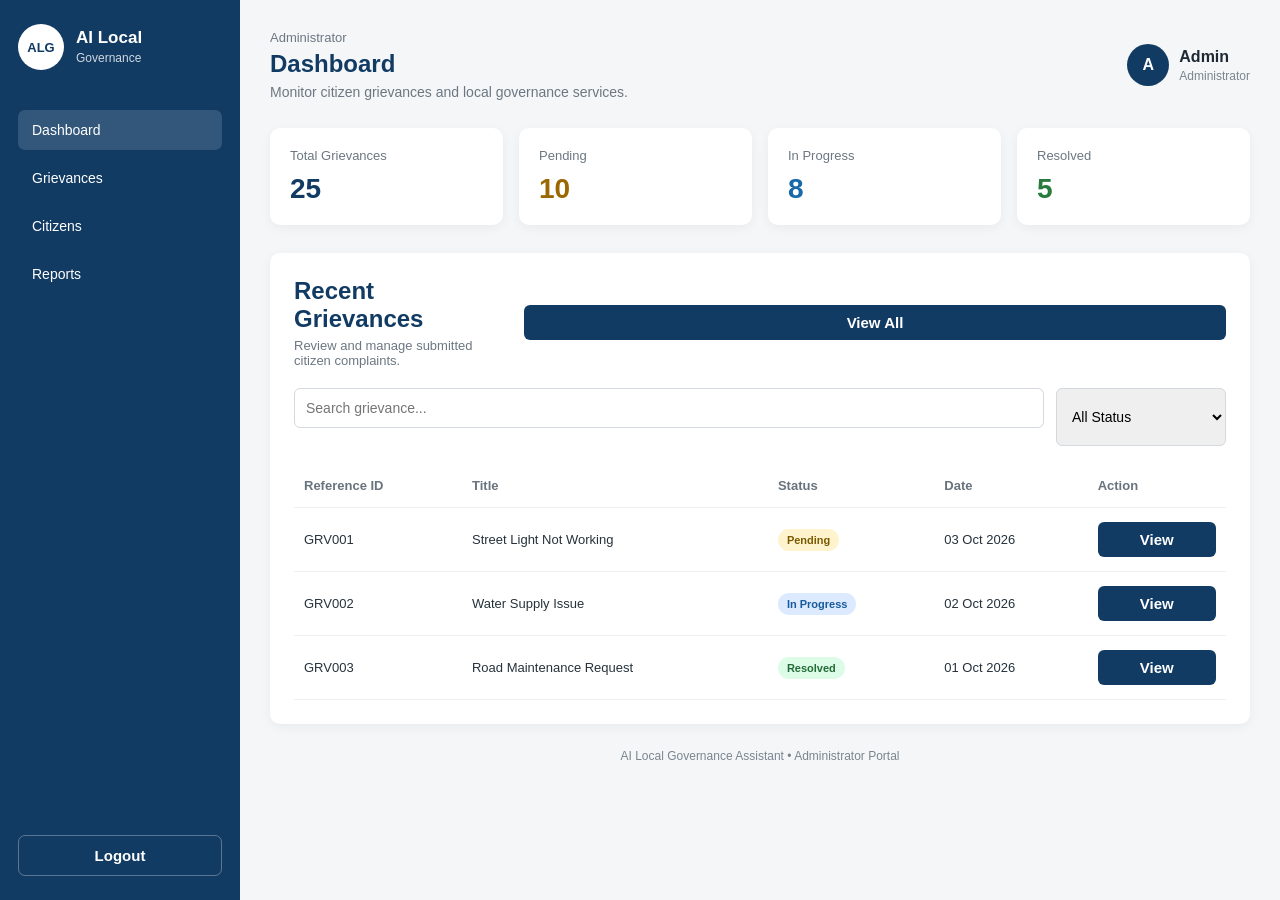
==== admin-panel/dashboard.html @ 7b7525ac "Add admin login and dashboard UI" ====
<!DOCTYPE html>
<html lang="en">
<head>
    <meta charset="UTF-8">
    <meta name="viewport" content="width=device-width, initial-scale=1.0">

    <title>Admin Dashboard - AI Local Governance</title>

    <link rel="stylesheet" href="style.css">
</head>

<body class="dashboard-body">

    <div class="dashboard-layout">

        <!-- Sidebar -->
        <aside class="sidebar">

            <div class="brand">
                <div class="logo-small">ALG</div>

                <div>
                    <h2>AI Local</h2>
                    <span>Governance</span>
                </div>
            </div>

            <nav class="sidebar-nav">

                <a href="#" class="active">
                    Dashboard
                </a>

                <a href="#">
                    Grievances
                </a>

                <a href="#">
                    Citizens
                </a>

                <a href="#">
                    Reports
                </a>

            </nav>

            <button class="logout-button">
                Logout
            </button>

        </aside>


        <!-- Main Content -->
        <main class="dashboard-main">

            <header class="dashboard-header">

                <div>
                    <p class="admin-label">Administrator</p>

                    <h1>Dashboard</h1>

                    <p class="dashboard-description">
                        Monitor citizen grievances and local governance services.
                    </p>
                </div>

                <div class="admin-profile">
                    <div class="admin-avatar">
                        A
                    </div>

                    <div>
                        <strong>Admin</strong>
                        <span>Administrator</span>
                    </div>
                </div>

            </header>


            <!-- Statistics -->
            <section class="stats-grid">

                <div class="stat-card">
                    <span>Total Grievances</span>
                    <strong>25</strong>
                </div>

                <div class="stat-card pending">
                    <span>Pending</span>
                    <strong>10</strong>
                </div>

                <div class="stat-card progress">
                    <span>In Progress</span>
                    <strong>8</strong>
                </div>

                <div class="stat-card resolved">
                    <span>Resolved</span>
                    <strong>5</strong>
                </div>

            </section>


            <!-- Grievance Section -->
            <section class="grievance-section">

                <div class="section-heading">

                    <div>
                        <h2>Recent Grievances</h2>

                        <p>
                            Review and manage submitted citizen complaints.
                        </p>
                    </div>

                    <button class="view-all-button">
                        View All
                    </button>

                </div>


                <!-- Search and Filter -->
                <div class="table-controls">

                    <input
                        type="text"
                        placeholder="Search grievance..."
                        class="search-box"
                    >

                    <select class="status-filter">

                        <option>All Status</option>
                        <option>Pending</option>
                        <option>In Progress</option>
                        <option>Resolved</option>
                        <option>Rejected</option>

                    </select>

                </div>


                <!-- Table -->
                <div class="table-wrapper">

                    <table>

                        <thead>

                            <tr>
                                <th>Reference ID</th>
                                <th>Title</th>
                                <th>Status</th>
                                <th>Date</th>
                                <th>Action</th>
                            </tr>

                        </thead>

                        <tbody>

                            <tr>

                                <td>GRV001</td>

                                <td>
                                    Street Light Not Working
                                </td>

                                <td>
                                    <span class="status-badge pending-badge">
                                        Pending
                                    </span>
                                </td>

                                <td>03 Oct 2026</td>

                                <td>
                                    <button class="action-button">
                                        View
                                    </button>
                                </td>

                            </tr>


                            <tr>

                                <td>GRV002</td>

                                <td>
                                    Water Supply Issue
                                </td>

                                <td>
                                    <span class="status-badge progress-badge">
                                        In Progress
                                    </span>
                                </td>

                                <td>02 Oct 2026</td>

                                <td>
                                    <button class="action-button">
                                        View
                                    </button>
                                </td>

                            </tr>


                            <tr>

                                <td>GRV003</td>

                                <td>
                                    Road Maintenance Request
                                </td>

                                <td>
                                    <span class="status-badge resolved-badge">
                                        Resolved
                                    </span>
                                </td>

                                <td>01 Oct 2026</td>

                                <td>
                                    <button class="action-button">
                                        View
                                    </button>
                                </td>

                            </tr>

                        </tbody>

                    </table>

                </div>

            </section>


            <footer class="dashboard-footer">
                AI Local Governance Assistant • Administrator Portal
            </footer>

        </main>

    </div>

</body>
</html>
---- admin-panel/style.css ----
* {
    box-sizing: border-box;
    margin: 0;
    padding: 0;
}

body {
    font-family: Arial, sans-serif;
    background: #f4f6f8;
    color: #1f2933;
}

.login-page {
    min-height: 100vh;
    display: flex;
    justify-content: center;
    align-items: center;
    padding: 20px;
}

.login-card {
    width: 100%;
    max-width: 430px;
    background: white;
    padding: 40px;
    border-radius: 14px;
    box-shadow: 0 8px 30px rgba(0, 0, 0, 0.08);
    text-align: center;
}

.logo-circle {
    width: 72px;
    height: 72px;
    margin: 0 auto 18px;
    border-radius: 50%;
    background: #123b64;
    color: white;

    display: flex;
    align-items: center;
    justify-content: center;

    font-size: 18px;
    font-weight: bold;
    letter-spacing: 1px;
}

h1 {
    font-size: 24px;
    margin-bottom: 6px;
    color: #123b64;
}

.admin-title {
    font-size: 17px;
    font-weight: bold;
    margin-bottom: 10px;
}

.description {
    font-size: 14px;
    line-height: 1.5;
    color: #68737d;
    margin-bottom: 28px;
}

form {
    text-align: left;
}

label {
    display: block;
    font-size: 14px;
    font-weight: bold;
    margin-bottom: 7px;
}

input {
    width: 100%;
    padding: 12px;
    margin-bottom: 18px;

    border: 1px solid #cfd6dc;
    border-radius: 7px;

    font-size: 14px;
}

input:focus {
    outline: none;
    border-color: #123b64;
}

button {
    width: 100%;
    padding: 13px;

    border: none;
    border-radius: 7px;

    background: #123b64;
    color: white;

    font-size: 15px;
    font-weight: bold;

    cursor: pointer;
}

button:hover {
    background: #0d2f50;
}

#message {
    text-align: center;
    margin-top: 14px;
    font-size: 14px;
}

.footer-text {
    margin-top: 28px;
    padding-top: 18px;
    border-top: 1px solid #e2e6e9;

    font-size: 12px;
    color: #7a858f;
}

@media (max-width: 480px) {

    .login-card {
        padding: 28px 22px;
    }

    h1 {
        font-size: 21px;
    }
}

/* ============================= */
/* ADMIN DASHBOARD */
/* ============================= */

.dashboard-body {
    background: #f4f6f8;
}

.dashboard-layout {
    min-height: 100vh;
    display: flex;
}

.sidebar {
    width: 240px;
    background: #123b64;
    color: white;
    padding: 24px 18px;

    display: flex;
    flex-direction: column;
}

.brand {
    display: flex;
    align-items: center;
    gap: 12px;
    margin-bottom: 40px;
}

.logo-small {
    width: 46px;
    height: 46px;
    border-radius: 50%;
    background: white;
    color: #123b64;

    display: flex;
    align-items: center;
    justify-content: center;

    font-size: 13px;
    font-weight: bold;
}

.brand h2 {
    font-size: 17px;
}

.brand span {
    font-size: 12px;
    opacity: 0.8;
}

.sidebar-nav {
    display: flex;
    flex-direction: column;
    gap: 8px;
}

.sidebar-nav a {
    text-decoration: none;
    color: white;
    padding: 12px 14px;
    border-radius: 7px;
    font-size: 14px;
}

.sidebar-nav a:hover,
.sidebar-nav a.active {
    background: rgba(255, 255, 255, 0.14);
}

.logout-button {
    margin-top: auto;
    border: 1px solid rgba(255, 255, 255, 0.3);
    background: transparent;
    color: white;
    padding: 11px;
    border-radius: 7px;
    cursor: pointer;
}

.dashboard-main {
    flex: 1;
    padding: 30px;
    overflow-x: auto;
}

.dashboard-header {
    display: flex;
    justify-content: space-between;
    align-items: center;
    gap: 20px;
    margin-bottom: 28px;
}

.admin-label {
    color: #6c7782;
    font-size: 13px;
    margin-bottom: 5px;
}

.dashboard-header h1 {
    color: #123b64;
    margin-bottom: 6px;
}

.dashboard-description {
    color: #6c7782;
    font-size: 14px;
}

.admin-profile {
    display: flex;
    align-items: center;
    gap: 10px;
}

.admin-avatar {
    width: 42px;
    height: 42px;
    border-radius: 50%;
    background: #123b64;
    color: white;

    display: flex;
    align-items: center;
    justify-content: center;

    font-weight: bold;
}

.admin-profile span {
    display: block;
    color: #7a858f;
    font-size: 12px;
    margin-top: 3px;
}

.stats-grid {
    display: grid;
    grid-template-columns: repeat(4, 1fr);
    gap: 16px;
    margin-bottom: 28px;
}

.stat-card {
    background: white;
    padding: 20px;
    border-radius: 10px;
    box-shadow: 0 3px 12px rgba(0, 0, 0, 0.05);
}

.stat-card span {
    display: block;
    color: #6c7782;
    font-size: 13px;
    margin-bottom: 10px;
}

.stat-card strong {
    color: #123b64;
    font-size: 28px;
}

.stat-card.pending strong {
    color: #9a6700;
}

.stat-card.progress strong {
    color: #1769aa;
}

.stat-card.resolved strong {
    color: #287a3d;
}

.grievance-section {
    background: white;
    padding: 24px;
    border-radius: 10px;
    box-shadow: 0 3px 12px rgba(0, 0, 0, 0.05);
}

.section-heading {
    display: flex;
    justify-content: space-between;
    align-items: center;
    gap: 15px;
    margin-bottom: 20px;
}

.section-heading h2 {
    color: #123b64;
    margin-bottom: 5px;
}

.section-heading p {
    color: #6c7782;
    font-size: 13px;
}

.view-all-button,
.action-button {
    border: none;
    background: #123b64;
    color: white;
    padding: 9px 14px;
    border-radius: 6px;
    cursor: pointer;
}

.table-controls {
    display: flex;
    gap: 12px;
    margin-bottom: 18px;
}

.search-box,
.status-filter {
    padding: 11px;
    border: 1px solid #d3d9de;
    border-radius: 6px;
    font-size: 14px;
}

.search-box {
    flex: 1;
}

.status-filter {
    width: 170px;
}

.table-wrapper {
    overflow-x: auto;
}

table {
    width: 100%;
    border-collapse: collapse;
}

th,
td {
    text-align: left;
    padding: 14px 10px;
    border-bottom: 1px solid #edf0f2;
    font-size: 13px;
}

th {
    color: #68737d;
    font-weight: bold;
}

td {
    color: #26323c;
}

.status-badge {
    display: inline-block;
    padding: 5px 9px;
    border-radius: 20px;
    font-size: 11px;
    font-weight: bold;
}

.pending-badge {
    background: #fff3cd;
    color: #7a5a00;
}

.progress-badge {
    background: #dbeafe;
    color: #185a9d;
}

.resolved-badge {
    background: #dcfce7;
    color: #236b37;
}

.dashboard-footer {
    text-align: center;
    color: #7a858f;
    font-size: 12px;
    padding: 25px;
}


@media (max-width: 900px) {

    .sidebar {
        width: 200px;
    }

    .stats-grid {
        grid-template-columns: repeat(2, 1fr);
    }
}


@media (max-width: 650px) {

    .dashboard-layout {
        display: block;
    }

    .sidebar {
        width: 100%;
    }

    .sidebar-nav {
        flex-direction: row;
        flex-wrap: wrap;
    }

    .dashboard-main {
        padding: 18px;
    }

    .dashboard-header {
        align-items: flex-start;
        flex-direction: column;
    }

    .stats-grid {
        grid-template-columns: 1fr;
    }

    .table-controls {
        flex-direction: column;
    }

    .status-filter {
        width: 100%;
    }
}
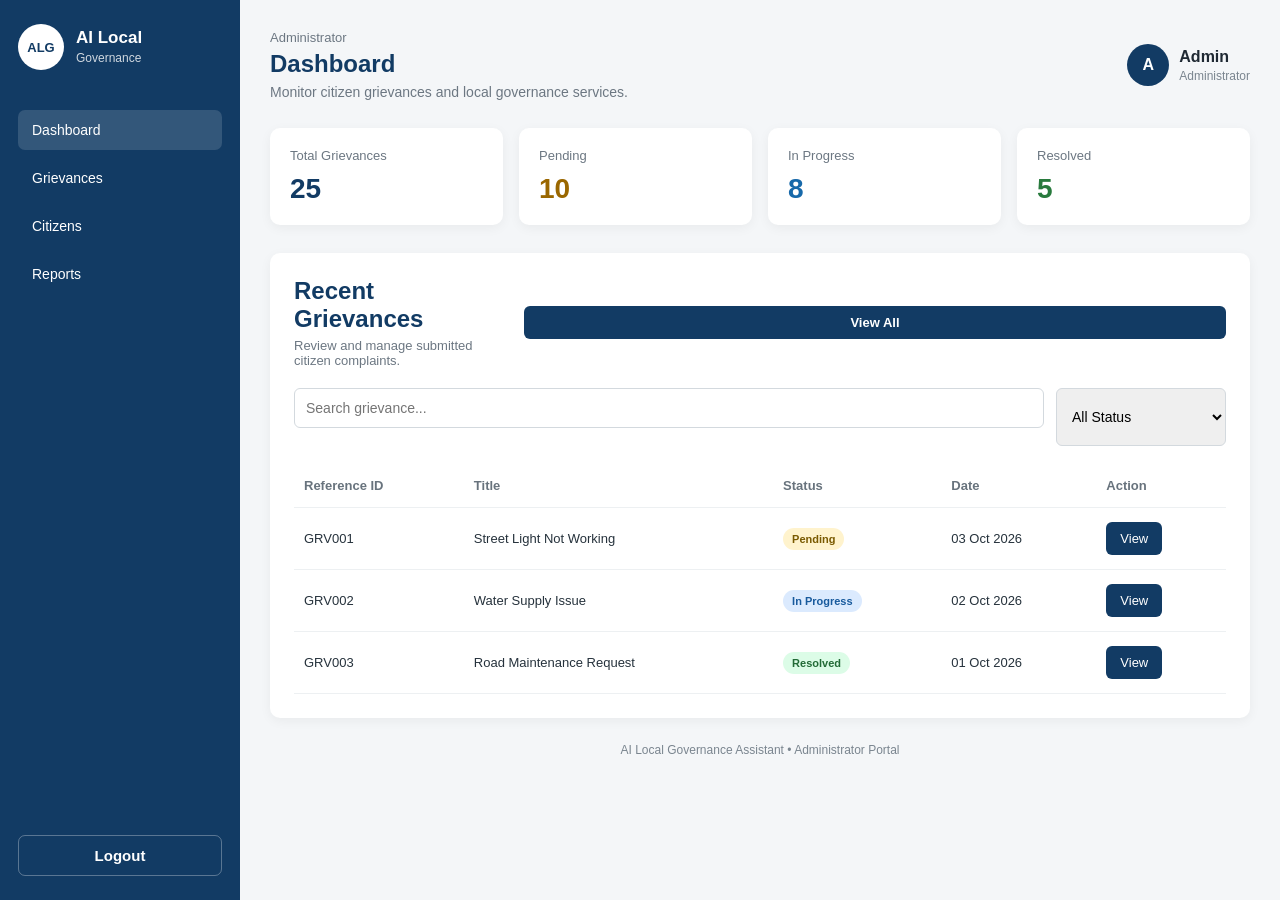
==== commit 044a205e: "Connect dashboard grievance view" ====
--- a/admin-panel/dashboard.html
+++ b/admin-panel/dashboard.html
@@ -185,9 +185,9 @@
                                 <td>03 Oct 2026</td>
 
                                 <td>
-                                    <button class="action-button">
-                                        View
-                                    </button>
+                                    <a href="grievance.html" class="action-button">
+                                    View
+                                    </a>                                
                                 </td>
 
                             </tr>
@@ -210,9 +210,9 @@
                                 <td>02 Oct 2026</td>
 
                                 <td>
-                                    <button class="action-button">
-                                        View
-                                    </button>
+                                    <a href="grievance.html" class="action-button">
+                                    View
+                                    </a>
                                 </td>
 
                             </tr>
@@ -235,9 +235,9 @@
                                 <td>01 Oct 2026</td>
 
                                 <td>
-                                    <button class="action-button">
-                                        View
-                                    </button>
+                                    <a href="grievance.html" class="action-button">
+                                     View
+                                    </a>                                
                                 </td>
 
                             </tr>
--- a/admin-panel/style.css
+++ b/admin-panel/style.css
@@ -342,12 +342,15 @@
 
 .view-all-button,
 .action-button {
+    display: inline-block;
+    text-decoration: none;
     border: none;
     background: #123b64;
     color: white;
     padding: 9px 14px;
     border-radius: 6px;
     cursor: pointer;
+    font-size: 13px;
 }
 
 .table-controls {
@@ -476,4 +479,143 @@
     .status-filter {
         width: 100%;
     }
+}
+
+/* ============================= */
+/* GRIEVANCE DETAILS */
+/* ============================= */
+
+.details-page {
+    max-width: 1000px;
+    margin: 0 auto;
+    padding: 35px;
+}
+
+.details-header {
+    display: flex;
+    justify-content: space-between;
+    align-items: center;
+    gap: 20px;
+    margin-bottom: 25px;
+}
+
+.back-button {
+    text-decoration: none;
+    color: white;
+    background: #123b64;
+    padding: 10px 15px;
+    border-radius: 7px;
+    font-size: 13px;
+}
+
+.details-card {
+    background: white;
+    border-radius: 12px;
+    padding: 28px;
+    box-shadow: 0 3px 12px rgba(0, 0, 0, 0.05);
+}
+
+.details-top {
+    display: flex;
+    justify-content: space-between;
+    align-items: center;
+    padding-bottom: 22px;
+    border-bottom: 1px solid #edf0f2;
+}
+
+.details-top h2 {
+    color: #123b64;
+    font-size: 22px;
+}
+
+.detail-section {
+    padding: 22px 0;
+    border-bottom: 1px solid #edf0f2;
+}
+
+.detail-label {
+    color: #6c7782;
+    font-size: 12px;
+    font-weight: bold;
+    margin-bottom: 8px;
+    text-transform: uppercase;
+    letter-spacing: 0.4px;
+}
+
+.detail-section h3 {
+    color: #26323c;
+    font-size: 20px;
+}
+
+.detail-text {
+    color: #4d5963;
+    font-size: 14px;
+    line-height: 1.7;
+}
+
+.detail-grid {
+    display: grid;
+    grid-template-columns: 1fr 1fr;
+    gap: 25px;
+    padding: 22px 0;
+    border-bottom: 1px solid #edf0f2;
+}
+
+.detail-value {
+    color: #26323c;
+    font-size: 14px;
+}
+
+.details-status-select {
+    width: 100%;
+    max-width: 300px;
+    padding: 11px;
+    margin-right: 10px;
+
+    border: 1px solid #cfd6dc;
+    border-radius: 7px;
+
+    font-size: 14px;
+}
+
+.update-status-button {
+    margin-top: 15px;
+    padding: 11px 17px;
+
+    border: none;
+    border-radius: 7px;
+
+    background: #123b64;
+    color: white;
+
+    cursor: pointer;
+    font-weight: bold;
+}
+
+#status-message {
+    margin-top: 15px;
+    font-size: 14px;
+    color: #1769aa;
+}
+
+
+@media (max-width: 650px) {
+
+    .details-page {
+        padding: 20px;
+    }
+
+    .details-header {
+        flex-direction: column;
+        align-items: flex-start;
+    }
+
+    .detail-grid {
+        grid-template-columns: 1fr;
+    }
+
+    .details-status-select {
+        max-width: 100%;
+        margin-right: 0;
+    }
 }
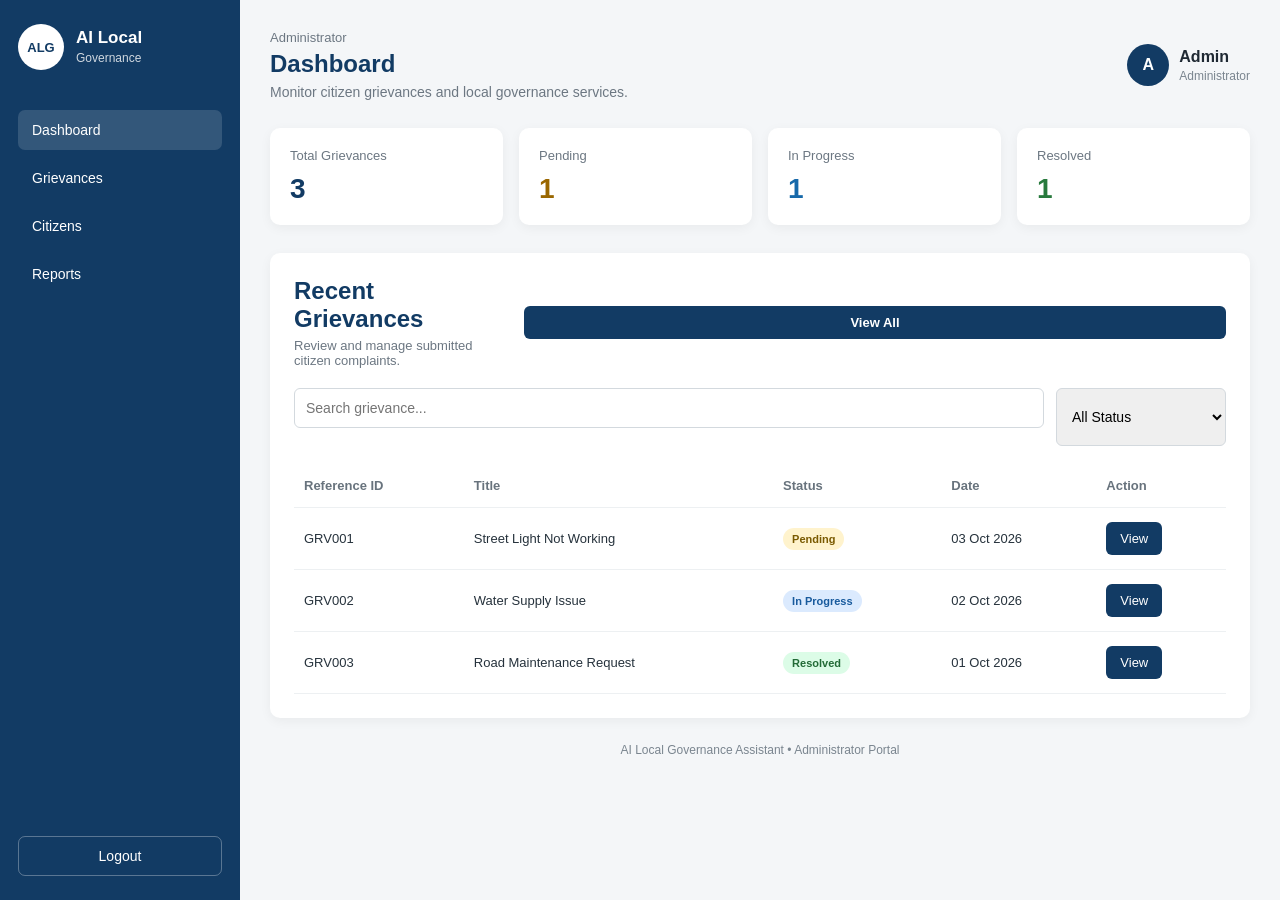
==== commit be6728e7: "Complete admin panel UI prototype" ====
--- a/admin-panel/dashboard.html
+++ b/admin-panel/dashboard.html
@@ -1,5 +1,6 @@
 <!DOCTYPE html>
 <html lang="en">
+
 <head>
     <meta charset="UTF-8">
     <meta name="viewport" content="width=device-width, initial-scale=1.0">
@@ -17,21 +18,26 @@
         <aside class="sidebar">
 
             <div class="brand">
-                <div class="logo-small">ALG</div>
+
+                <div class="logo-small">
+                    ALG
+                </div>
 
                 <div>
                     <h2>AI Local</h2>
                     <span>Governance</span>
                 </div>
+
             </div>
 
+
             <nav class="sidebar-nav">
 
-                <a href="#" class="active">
+                <a  href="dashboard.html" class="active">
                     Dashboard
                 </a>
 
-                <a href="#">
+                <a href="#grievances">
                     Grievances
                 </a>
 
@@ -39,43 +45,58 @@
                     Citizens
                 </a>
 
-                <a href="#">
+                <a href="reports.html">
                     Reports
                 </a>
 
             </nav>
 
-            <button class="logout-button">
-                Logout
-            </button>
-
-        </aside>
+
+            <a href="index.html" class="logout-button">
+             Logout
+            </a>
+           </aside>
 
 
         <!-- Main Content -->
         <main class="dashboard-main">
 
+            <!-- Header -->
             <header class="dashboard-header">
 
                 <div>
-                    <p class="admin-label">Administrator</p>
-
-                    <h1>Dashboard</h1>
+
+                    <p class="admin-label">
+                        Administrator
+                    </p>
+
+                    <h1>
+                        Dashboard
+                    </h1>
 
                     <p class="dashboard-description">
                         Monitor citizen grievances and local governance services.
                     </p>
-                </div>
+
+                </div>
+
 
                 <div class="admin-profile">
+
                     <div class="admin-avatar">
                         A
                     </div>
 
                     <div>
-                        <strong>Admin</strong>
-                        <span>Administrator</span>
+                        <strong>
+                            Admin
+                        </strong>
+
+                        <span>
+                            Administrator
+                        </span>
                     </div>
+
                 </div>
 
             </header>
@@ -85,40 +106,76 @@
             <section class="stats-grid">
 
                 <div class="stat-card">
-                    <span>Total Grievances</span>
-                    <strong>25</strong>
-                </div>
+
+                    <span>
+                        Total Grievances
+                    </span>
+
+                    <strong id="totalCount">
+                        0
+                    </strong>
+
+                </div>
+
 
                 <div class="stat-card pending">
-                    <span>Pending</span>
-                    <strong>10</strong>
-                </div>
+
+                    <span>
+                        Pending
+                    </span>
+
+                    <strong id="pendingCount">
+                        0
+                    </strong>
+
+                </div>
+
 
                 <div class="stat-card progress">
-                    <span>In Progress</span>
-                    <strong>8</strong>
-                </div>
+
+                    <span>
+                        In Progress
+                    </span>
+
+                    <strong id="progressCount">
+                        0
+                    </strong>
+
+                </div>
+
 
                 <div class="stat-card resolved">
-                    <span>Resolved</span>
-                    <strong>5</strong>
+
+                    <span>
+                        Resolved
+                    </span>
+
+                    <strong id="resolvedCount">
+                        0
+                    </strong>
+
                 </div>
 
             </section>
 
 
-            <!-- Grievance Section -->
-            <section class="grievance-section">
+            <!-- Grievances -->
+            <section class="grievance-section" id="grievances">
 
                 <div class="section-heading">
 
                     <div>
-                        <h2>Recent Grievances</h2>
+
+                        <h2>
+                            Recent Grievances
+                        </h2>
 
                         <p>
                             Review and manage submitted citizen complaints.
                         </p>
+
                     </div>
+
 
                     <button class="view-all-button">
                         View All
@@ -136,20 +193,35 @@
                         class="search-box"
                     >
 
+
                     <select class="status-filter">
 
-                        <option>All Status</option>
-                        <option>Pending</option>
-                        <option>In Progress</option>
-                        <option>Resolved</option>
-                        <option>Rejected</option>
+                        <option>
+                            All Status
+                        </option>
+
+                        <option>
+                            Pending
+                        </option>
+
+                        <option>
+                            In Progress
+                        </option>
+
+                        <option>
+                            Resolved
+                        </option>
+
+                        <option>
+                            Rejected
+                        </option>
 
                     </select>
 
                 </div>
 
 
-                <!-- Table -->
+                <!-- Grievance Table -->
                 <div class="table-wrapper">
 
                     <table>
@@ -157,87 +229,140 @@
                         <thead>
 
                             <tr>
-                                <th>Reference ID</th>
-                                <th>Title</th>
-                                <th>Status</th>
-                                <th>Date</th>
-                                <th>Action</th>
+
+                                <th>
+                                    Reference ID
+                                </th>
+
+                                <th>
+                                    Title
+                                </th>
+
+                                <th>
+                                    Status
+                                </th>
+
+                                <th>
+                                    Date
+                                </th>
+
+                                <th>
+                                    Action
+                                </th>
+
                             </tr>
 
                         </thead>
 
+
                         <tbody>
 
+                            <!-- GRV001 -->
                             <tr>
 
-                                <td>GRV001</td>
+                                <td>
+                                    GRV001
+                                </td>
 
                                 <td>
                                     Street Light Not Working
                                 </td>
 
                                 <td>
+
                                     <span class="status-badge pending-badge">
                                         Pending
                                     </span>
-                                </td>
-
-                                <td>03 Oct 2026</td>
-
-                                <td>
-                                    <a href="grievance.html" class="action-button">
-                                    View
-                                    </a>                                
+
+                                </td>
+
+                                <td>
+                                    03 Oct 2026
+                                </td>
+
+                                <td>
+
+                                    <a
+                                        href="grievance.html?id=GRV001"
+                                        class="action-button"
+                                    >
+                                        View
+                                    </a>
+
                                 </td>
 
                             </tr>
 
 
+                            <!-- GRV002 -->
                             <tr>
 
-                                <td>GRV002</td>
+                                <td>
+                                    GRV002
+                                </td>
 
                                 <td>
                                     Water Supply Issue
                                 </td>
 
                                 <td>
+
                                     <span class="status-badge progress-badge">
                                         In Progress
                                     </span>
-                                </td>
-
-                                <td>02 Oct 2026</td>
-
-                                <td>
-                                    <a href="grievance.html" class="action-button">
-                                    View
+
+                                </td>
+
+                                <td>
+                                    02 Oct 2026
+                                </td>
+
+                                <td>
+
+                                    <a
+                                        href="grievance.html?id=GRV002"
+                                        class="action-button"
+                                    >
+                                        View
                                     </a>
+
                                 </td>
 
                             </tr>
 
 
+                            <!-- GRV003 -->
                             <tr>
 
-                                <td>GRV003</td>
+                                <td>
+                                    GRV003
+                                </td>
 
                                 <td>
                                     Road Maintenance Request
                                 </td>
 
                                 <td>
+
                                     <span class="status-badge resolved-badge">
                                         Resolved
                                     </span>
-                                </td>
-
-                                <td>01 Oct 2026</td>
-
-                                <td>
-                                    <a href="grievance.html" class="action-button">
-                                     View
-                                    </a>                                
+
+                                </td>
+
+                                <td>
+                                    01 Oct 2026
+                                </td>
+
+                                <td>
+
+                                    <a
+                                        href="grievance.html?id=GRV003"
+                                        class="action-button"
+                                    >
+                                        View
+                                    </a>
+
                                 </td>
 
                             </tr>
@@ -251,13 +376,22 @@
             </section>
 
 
+            <!-- Footer -->
             <footer class="dashboard-footer">
-                AI Local Governance Assistant • Administrator Portal
+
+                AI Local Governance Assistant
+                • Administrator Portal
+
             </footer>
 
         </main>
 
     </div>
 
+
+    <!-- JavaScript -->
+    <script src="script.js"></script>
+
 </body>
+
 </html>
--- a/admin-panel/style.css
+++ b/admin-panel/style.css
@@ -211,15 +211,26 @@
 }
 
 .logout-button {
+    display: block;
+    text-align: center;
+    text-decoration: none;
+
     margin-top: auto;
+
     border: 1px solid rgba(255, 255, 255, 0.3);
     background: transparent;
     color: white;
+
     padding: 11px;
     border-radius: 7px;
+
     cursor: pointer;
-}
-
+    font-size: 14px;
+}
+
+.logout-button:hover {
+    background: rgba(255, 255, 255, 0.1);
+}
 .dashboard-main {
     flex: 1;
     padding: 30px;
@@ -353,6 +364,170 @@
     font-size: 13px;
 }
 
+/* ============================= */
+/* STATUS HISTORY */
+/* ============================= */
+
+.status-history {
+    margin-top: 12px;
+    border-left: 2px solid #dbe2e8;
+    padding-left: 20px;
+}
+
+.history-item {
+    position: relative;
+    display: flex;
+    gap: 12px;
+    padding-bottom: 20px;
+}
+
+.history-item:last-child {
+    padding-bottom: 0;
+}
+
+.history-dot {
+    position: absolute;
+    left: -27px;
+    top: 2px;
+
+    width: 12px;
+    height: 12px;
+
+    border-radius: 50%;
+    background: #123b64;
+    border: 3px solid white;
+    box-shadow: 0 0 0 1px #123b64;
+}
+
+.history-item strong {
+    display: block;
+    color: #26323c;
+    font-size: 14px;
+}
+
+.history-item p {
+    margin-top: 4px;
+    color: #7a858f;
+    font-size: 12px;
+}
+
+/* ============================= */
+/* REPORTS */
+/* ============================= */
+
+.reports-page {
+    max-width: 1100px;
+    margin: 0 auto;
+    padding: 35px;
+}
+
+.report-summary {
+    display: grid;
+    grid-template-columns: repeat(4, 1fr);
+    gap: 16px;
+    margin-bottom: 25px;
+}
+
+.report-card {
+    background: white;
+    padding: 22px;
+    border-radius: 10px;
+    box-shadow: 0 3px 12px rgba(0, 0, 0, 0.05);
+}
+
+.report-card span {
+    display: block;
+    color: #6c7782;
+    font-size: 13px;
+    margin-bottom: 10px;
+}
+
+.report-card strong {
+    color: #123b64;
+    font-size: 28px;
+}
+
+.report-section {
+    background: white;
+    padding: 24px;
+    border-radius: 10px;
+    margin-bottom: 20px;
+    box-shadow: 0 3px 12px rgba(0, 0, 0, 0.05);
+}
+
+.report-bars {
+    margin-top: 20px;
+}
+
+.report-row {
+    margin-bottom: 22px;
+}
+
+.report-label {
+    display: flex;
+    justify-content: space-between;
+    margin-bottom: 8px;
+}
+
+.report-label span {
+    color: #3e4a54;
+    font-size: 14px;
+}
+
+.report-label strong {
+    color: #123b64;
+}
+
+.progress-bar {
+    width: 100%;
+    height: 12px;
+    background: #edf0f2;
+    border-radius: 20px;
+    overflow: hidden;
+}
+
+.progress-fill {
+    height: 100%;
+    border-radius: 20px;
+}
+
+.pending-fill {
+    background: #d7b44a;
+}
+
+.progress-fill-blue {
+    background: #3f7fb8;
+}
+
+.resolved-fill {
+    background: #4b9258;
+}
+
+.report-summary-text {
+    color: #68737d;
+    font-size: 14px;
+    line-height: 1.7;
+    margin-top: 12px;
+}
+
+@media (max-width: 800px) {
+
+    .report-summary {
+        grid-template-columns: repeat(2, 1fr);
+    }
+
+    .reports-page {
+        padding: 20px;
+    }
+}
+
+@media (max-width: 500px) {
+
+    .report-summary {
+        grid-template-columns: 1fr;
+    }
+}
+
 .table-controls {
     display: flex;
     gap: 12px;
